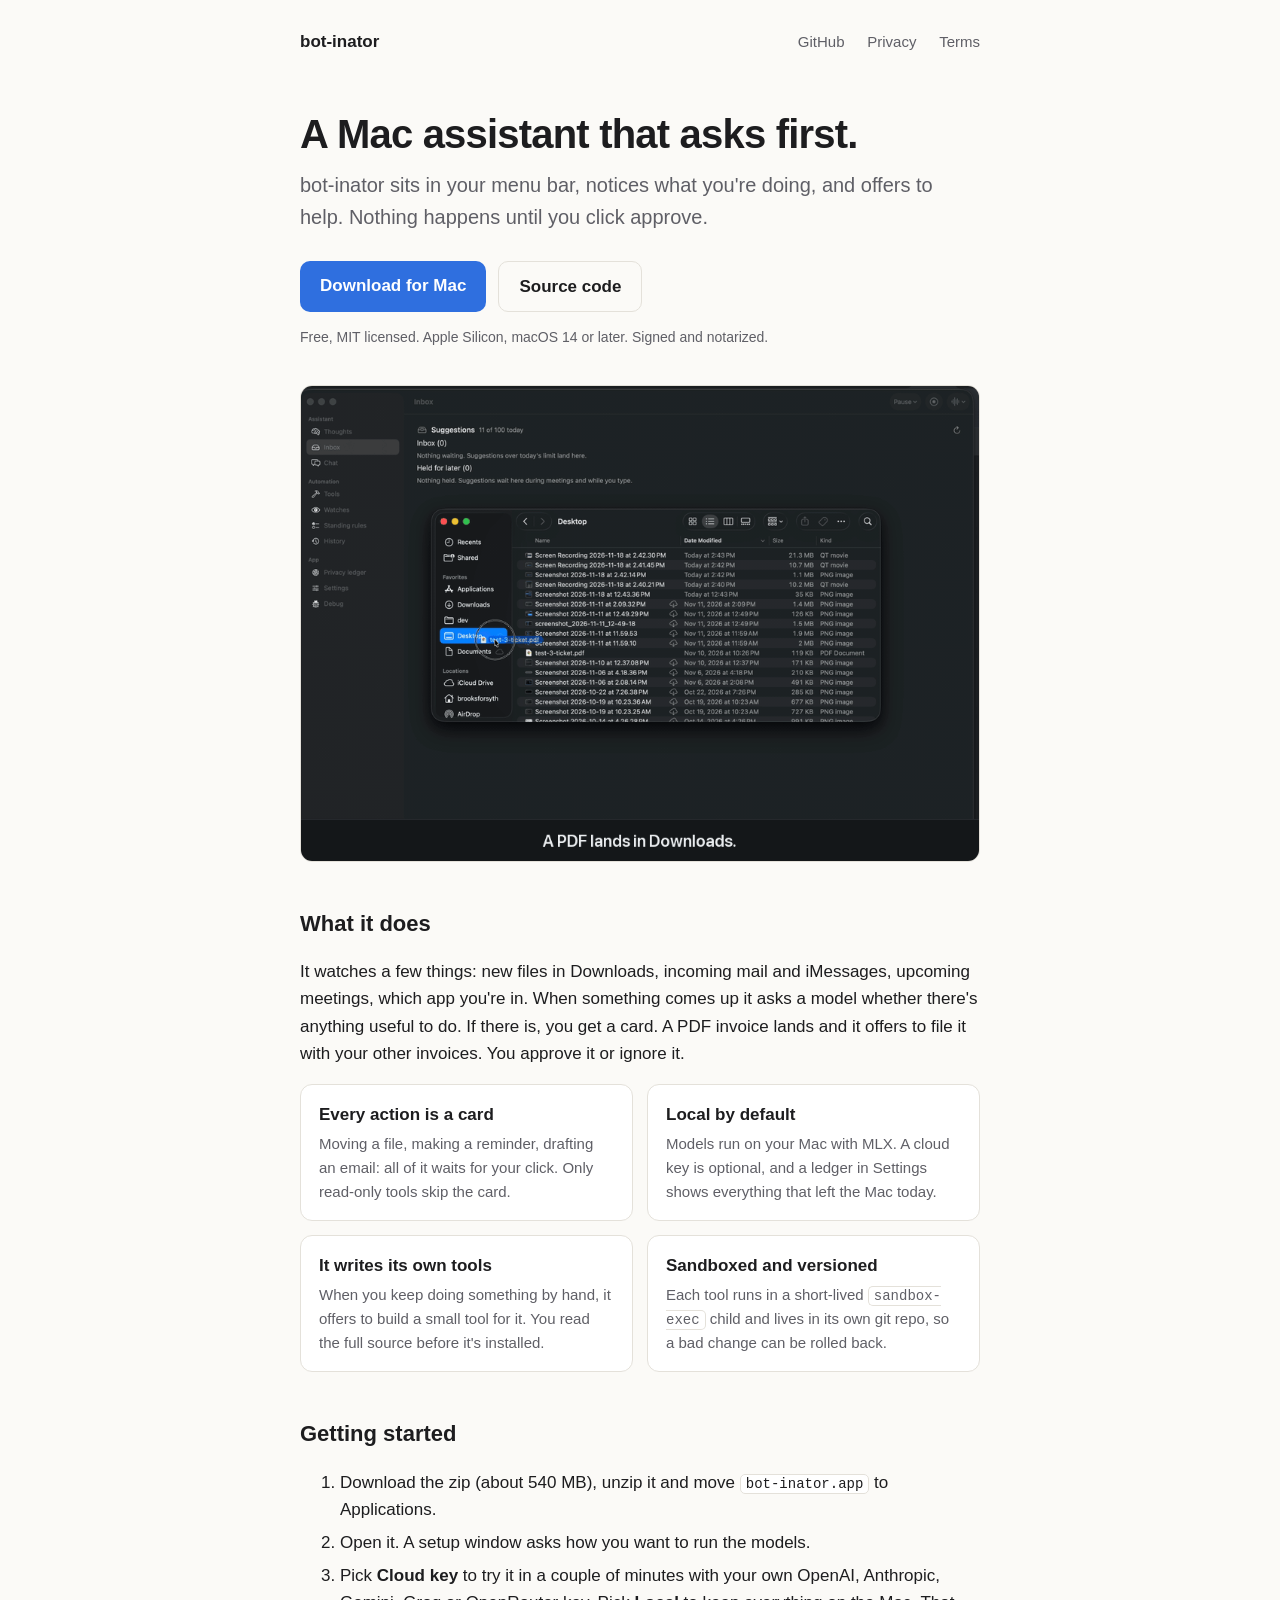
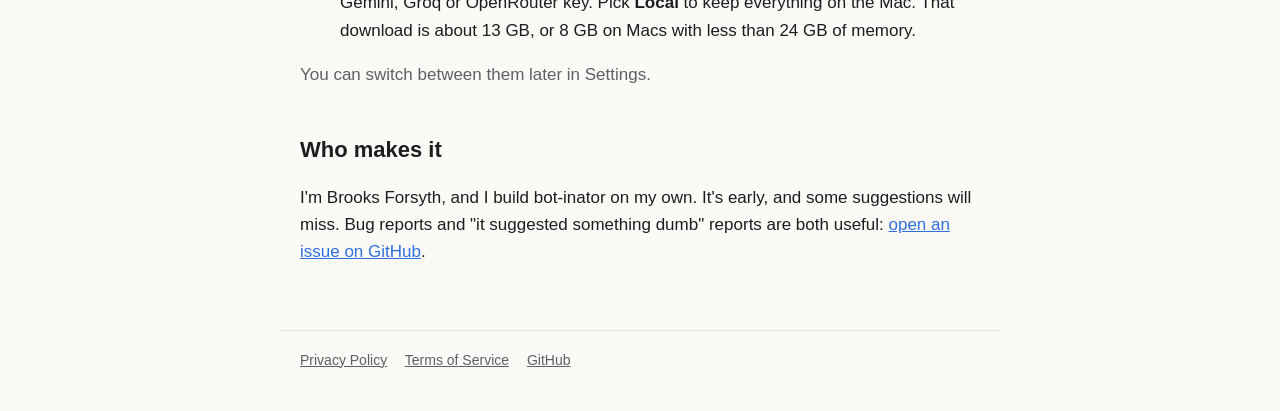
==== docs/index.html @ 47c7d296 "Website with privacy and terms; setup says how soon each engine is ready - docs/: GitHub Pages site " ====
<!doctype html>
<html lang="en">
<head>
<meta charset="utf-8">
<meta name="viewport" content="width=device-width, initial-scale=1">
<title>bot-inator</title>
<meta name="description" content="A menu bar app for Mac that notices what you're doing and offers to help. Runs on local models by default and asks before it does anything.">
<link rel="stylesheet" href="style.css">
</head>
<body>
<header>
  <a class="name" href="./">bot-inator</a>
  <nav>
    <a href="https://github.com/Bforsyth1234/bot-inator">GitHub</a>
    <a href="privacy.html">Privacy</a>
    <a href="terms.html">Terms</a>
  </nav>
</header>
<main>
  <h1>A Mac assistant that asks first.</h1>
  <p class="lede">bot-inator sits in your menu bar, notices what you're doing, and offers to help. Nothing happens until you click approve.</p>
  <div class="buttons">
    <a class="button" href="https://github.com/Bforsyth1234/bot-inator/releases/latest">Download for Mac</a>
    <a class="button secondary" href="https://github.com/Bforsyth1234/bot-inator">Source code</a>
  </div>
  <p class="small">Free, MIT licensed. Apple Silicon, macOS 14 or later. Signed and notarized.</p>

  <img class="demo" src="demo.gif" alt="A PDF lands in Downloads, bot-inator offers to file it, and it is moved after approval">

  <h2>What it does</h2>
  <p>It watches a few things: new files in Downloads, incoming mail and iMessages, upcoming meetings, which app you're in. When something comes up it asks a model whether there's anything useful to do. If there is, you get a card. A PDF invoice lands and it offers to file it with your other invoices. You approve it or ignore it.</p>

  <div class="grid">
    <div class="card"><h3>Every action is a card</h3><p>Moving a file, making a reminder, drafting an email: all of it waits for your click. Only read-only tools skip the card.</p></div>
    <div class="card"><h3>Local by default</h3><p>Models run on your Mac with MLX. A cloud key is optional, and a ledger in Settings shows everything that left the Mac today.</p></div>
    <div class="card"><h3>It writes its own tools</h3><p>When you keep doing something by hand, it offers to build a small tool for it. You read the full source before it's installed.</p></div>
    <div class="card"><h3>Sandboxed and versioned</h3><p>Each tool runs in a short-lived <code>sandbox-exec</code> child and lives in its own git repo, so a bad change can be rolled back.</p></div>
  </div>

  <h2>Getting started</h2>
  <ol>
    <li>Download the zip (about 540 MB), unzip it and move <code>bot-inator.app</code> to Applications.</li>
    <li>Open it. A setup window asks how you want to run the models.</li>
    <li>Pick <strong>Cloud key</strong> to try it in a couple of minutes with your own OpenAI, Anthropic, Gemini, Groq or OpenRouter key. Pick <strong>Local</strong> to keep everything on the Mac. That download is about 13 GB, or 8 GB on Macs with less than 24 GB of memory.</li>
  </ol>
  <p class="muted">You can switch between them later in Settings.</p>

  <h2>Who makes it</h2>
  <p>I'm Brooks Forsyth, and I build bot-inator on my own. It's early, and some suggestions will miss. Bug reports and "it suggested something dumb" reports are both useful: <a href="https://github.com/Bforsyth1234/bot-inator/issues">open an issue on GitHub</a>.</p>
</main>
<footer>
  <a href="privacy.html">Privacy Policy</a>
  <a href="terms.html">Terms of Service</a>
  <a href="https://github.com/Bforsyth1234/bot-inator">GitHub</a>
</footer>
</body>
</html>
---- docs/style.css ----
:root {
  --bg: #fbfaf7;
  --text: #1d1d1f;
  --muted: #5f5f66;
  --line: #e4e1da;
  --card: #ffffff;
  --accent: #2f6fdf;
  --accent-text: #ffffff;
}
@media (prefers-color-scheme: dark) {
  :root {
    --bg: #141416;
    --text: #ececef;
    --muted: #a0a0a8;
    --line: #2c2c31;
    --card: #1c1c20;
    --accent: #5b93f5;
    --accent-text: #0b1220;
  }
}
* { box-sizing: border-box; }
body {
  margin: 0;
  background: var(--bg);
  color: var(--text);
  font: 17px/1.6 -apple-system, BlinkMacSystemFont, "SF Pro Text", "Helvetica Neue", sans-serif;
}
main, header, footer { max-width: 720px; margin: 0 auto; padding: 0 20px; }
header { padding-top: 28px; display: flex; justify-content: space-between; align-items: center; }
header a.name { font-weight: 700; color: var(--text); text-decoration: none; }
nav a { color: var(--muted); margin-left: 18px; text-decoration: none; font-size: 15px; }
nav a:hover { color: var(--text); }
h1 { font-size: 40px; line-height: 1.15; letter-spacing: -0.02em; margin: 56px 0 12px; }
h2 { font-size: 22px; margin: 44px 0 8px; }
h3 { font-size: 17px; margin: 24px 0 4px; }
p, li { color: var(--text); }
.lede { font-size: 20px; color: var(--muted); margin: 0 0 28px; }
.muted { color: var(--muted); }
a { color: var(--accent); }
.buttons { display: flex; gap: 12px; flex-wrap: wrap; margin-bottom: 10px; }
.button {
  display: inline-block; padding: 11px 20px; border-radius: 10px;
  background: var(--accent); color: var(--accent-text);
  font-weight: 600; text-decoration: none;
}
.button.secondary { background: transparent; color: var(--text); border: 1px solid var(--line); }
.small { font-size: 14px; color: var(--muted); }
.demo {
  display: block; width: 100%; height: auto; margin: 36px 0 8px;
  border-radius: 12px; border: 1px solid var(--line);
}
.grid { display: grid; grid-template-columns: 1fr 1fr; gap: 14px; margin-top: 16px; }
.card { background: var(--card); border: 1px solid var(--line); border-radius: 12px; padding: 16px 18px; }
.card h3 { margin-top: 0; }
.card p { margin: 0; color: var(--muted); font-size: 15px; }
ol li { margin-bottom: 6px; }
code { font: 14px ui-monospace, SFMono-Regular, Menlo, monospace; background: var(--card); border: 1px solid var(--line); border-radius: 5px; padding: 1px 5px; }
footer { margin-top: 64px; padding-bottom: 40px; border-top: 1px solid var(--line); padding-top: 18px; font-size: 14px; color: var(--muted); }
footer a { color: var(--muted); margin-right: 14px; }
@media (max-width: 600px) {
  h1 { font-size: 31px; margin-top: 36px; }
  .grid { grid-template-columns: 1fr; }
  nav a { margin-left: 12px; }
}
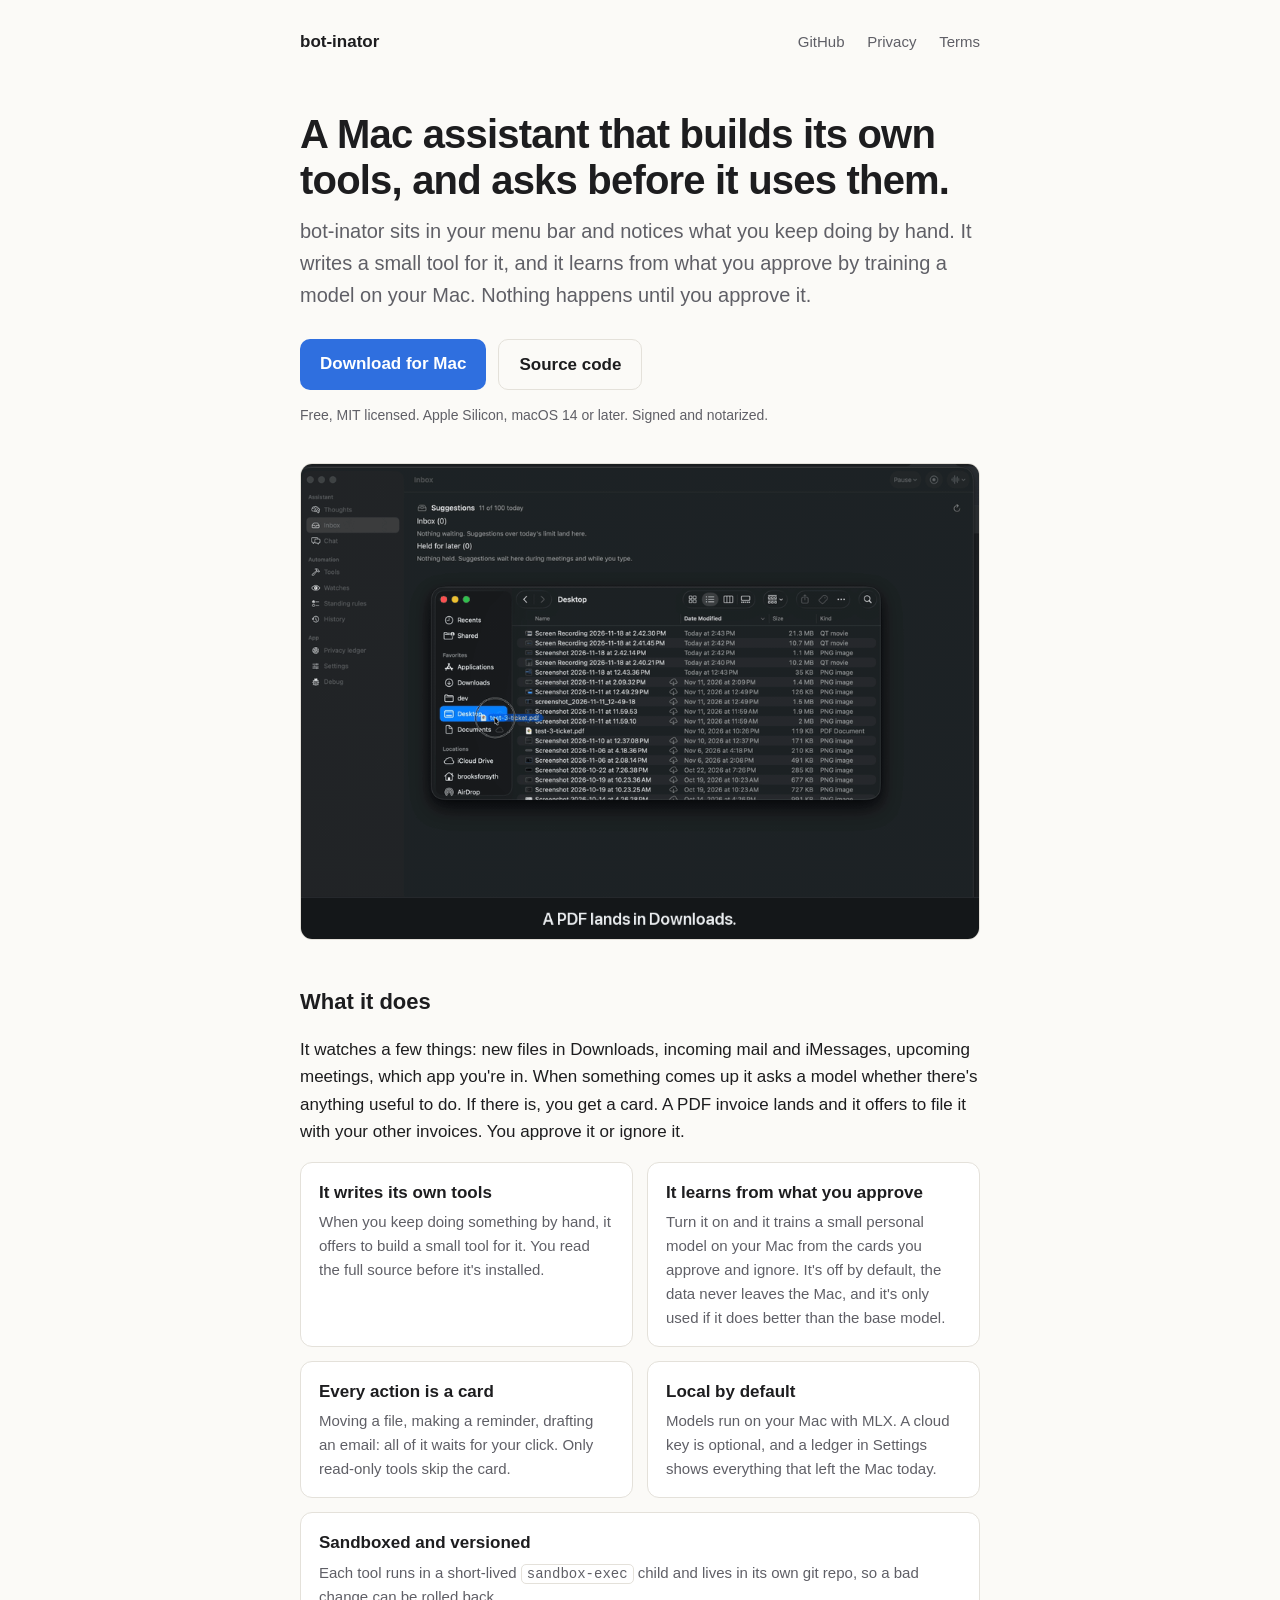
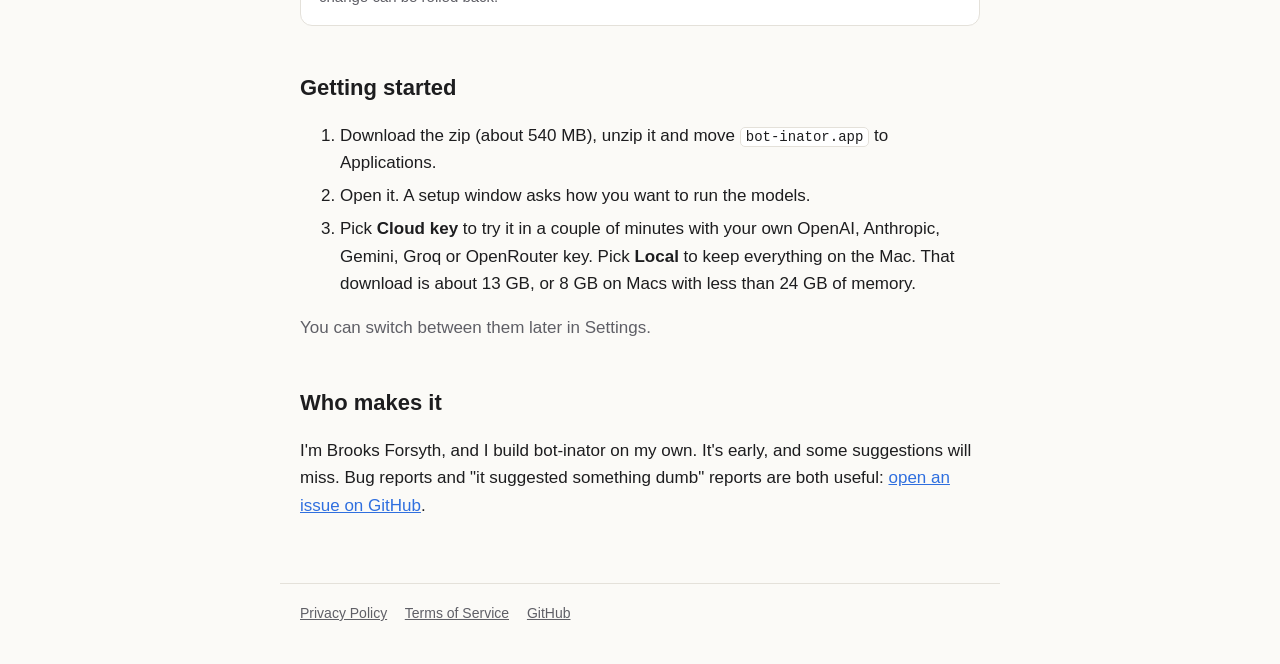
==== commit ecb95a31: "Website: lead with self-built tools; add personal model card" ====
--- a/docs/index.html
+++ b/docs/index.html
@@ -4,7 +4,7 @@
 <meta charset="utf-8">
 <meta name="viewport" content="width=device-width, initial-scale=1">
 <title>bot-inator</title>
-<meta name="description" content="A menu bar app for Mac that notices what you're doing and offers to help. Runs on local models by default and asks before it does anything.">
+<meta name="description" content="A menu bar app for Mac that builds its own tools for what you do by hand and asks before it uses them. Runs on local models by default.">
 <link rel="stylesheet" href="style.css">
 </head>
 <body>
@@ -17,8 +17,8 @@
   </nav>
 </header>
 <main>
-  <h1>A Mac assistant that asks first.</h1>
-  <p class="lede">bot-inator sits in your menu bar, notices what you're doing, and offers to help. Nothing happens until you click approve.</p>
+  <h1>A Mac assistant that builds its own tools, and asks before it uses them.</h1>
+  <p class="lede">bot-inator sits in your menu bar and notices what you keep doing by hand. It writes a small tool for it, and it learns from what you approve by training a model on your Mac. Nothing happens until you approve it.</p>
   <div class="buttons">
     <a class="button" href="https://github.com/Bforsyth1234/bot-inator/releases/latest">Download for Mac</a>
     <a class="button secondary" href="https://github.com/Bforsyth1234/bot-inator">Source code</a>
@@ -31,9 +31,10 @@
   <p>It watches a few things: new files in Downloads, incoming mail and iMessages, upcoming meetings, which app you're in. When something comes up it asks a model whether there's anything useful to do. If there is, you get a card. A PDF invoice lands and it offers to file it with your other invoices. You approve it or ignore it.</p>
 
   <div class="grid">
+    <div class="card"><h3>It writes its own tools</h3><p>When you keep doing something by hand, it offers to build a small tool for it. You read the full source before it's installed.</p></div>
+    <div class="card"><h3>It learns from what you approve</h3><p>Turn it on and it trains a small personal model on your Mac from the cards you approve and ignore. It's off by default, the data never leaves the Mac, and it's only used if it does better than the base model.</p></div>
     <div class="card"><h3>Every action is a card</h3><p>Moving a file, making a reminder, drafting an email: all of it waits for your click. Only read-only tools skip the card.</p></div>
     <div class="card"><h3>Local by default</h3><p>Models run on your Mac with MLX. A cloud key is optional, and a ledger in Settings shows everything that left the Mac today.</p></div>
-    <div class="card"><h3>It writes its own tools</h3><p>When you keep doing something by hand, it offers to build a small tool for it. You read the full source before it's installed.</p></div>
     <div class="card"><h3>Sandboxed and versioned</h3><p>Each tool runs in a short-lived <code>sandbox-exec</code> child and lives in its own git repo, so a bad change can be rolled back.</p></div>
   </div>
 
--- a/docs/style.css
+++ b/docs/style.css
@@ -53,6 +53,7 @@
 .card { background: var(--card); border: 1px solid var(--line); border-radius: 12px; padding: 16px 18px; }
 .card h3 { margin-top: 0; }
 .card p { margin: 0; color: var(--muted); font-size: 15px; }
+.grid .card:last-child:nth-child(odd) { grid-column: 1 / -1; }
 ol li { margin-bottom: 6px; }
 code { font: 14px ui-monospace, SFMono-Regular, Menlo, monospace; background: var(--card); border: 1px solid var(--line); border-radius: 5px; padding: 1px 5px; }
 footer { margin-top: 64px; padding-bottom: 40px; border-top: 1px solid var(--line); padding-top: 18px; font-size: 14px; color: var(--muted); }
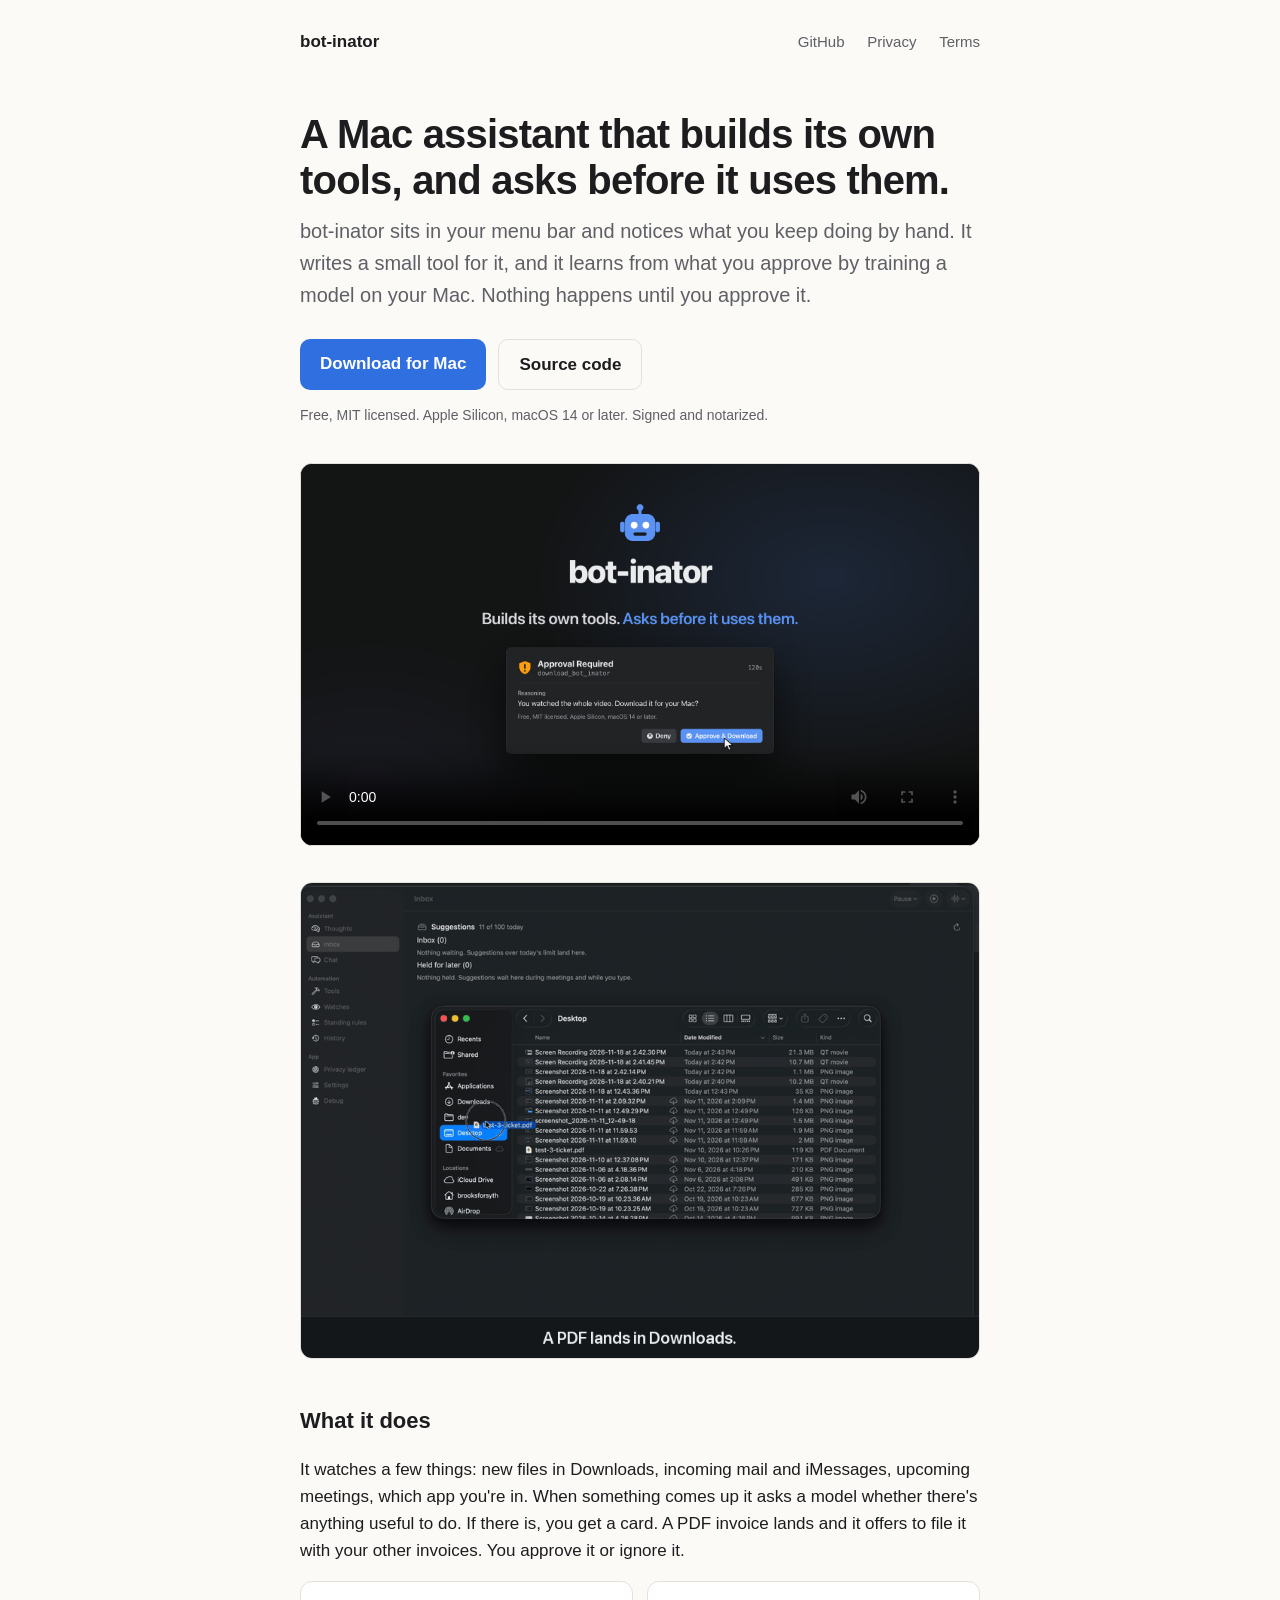
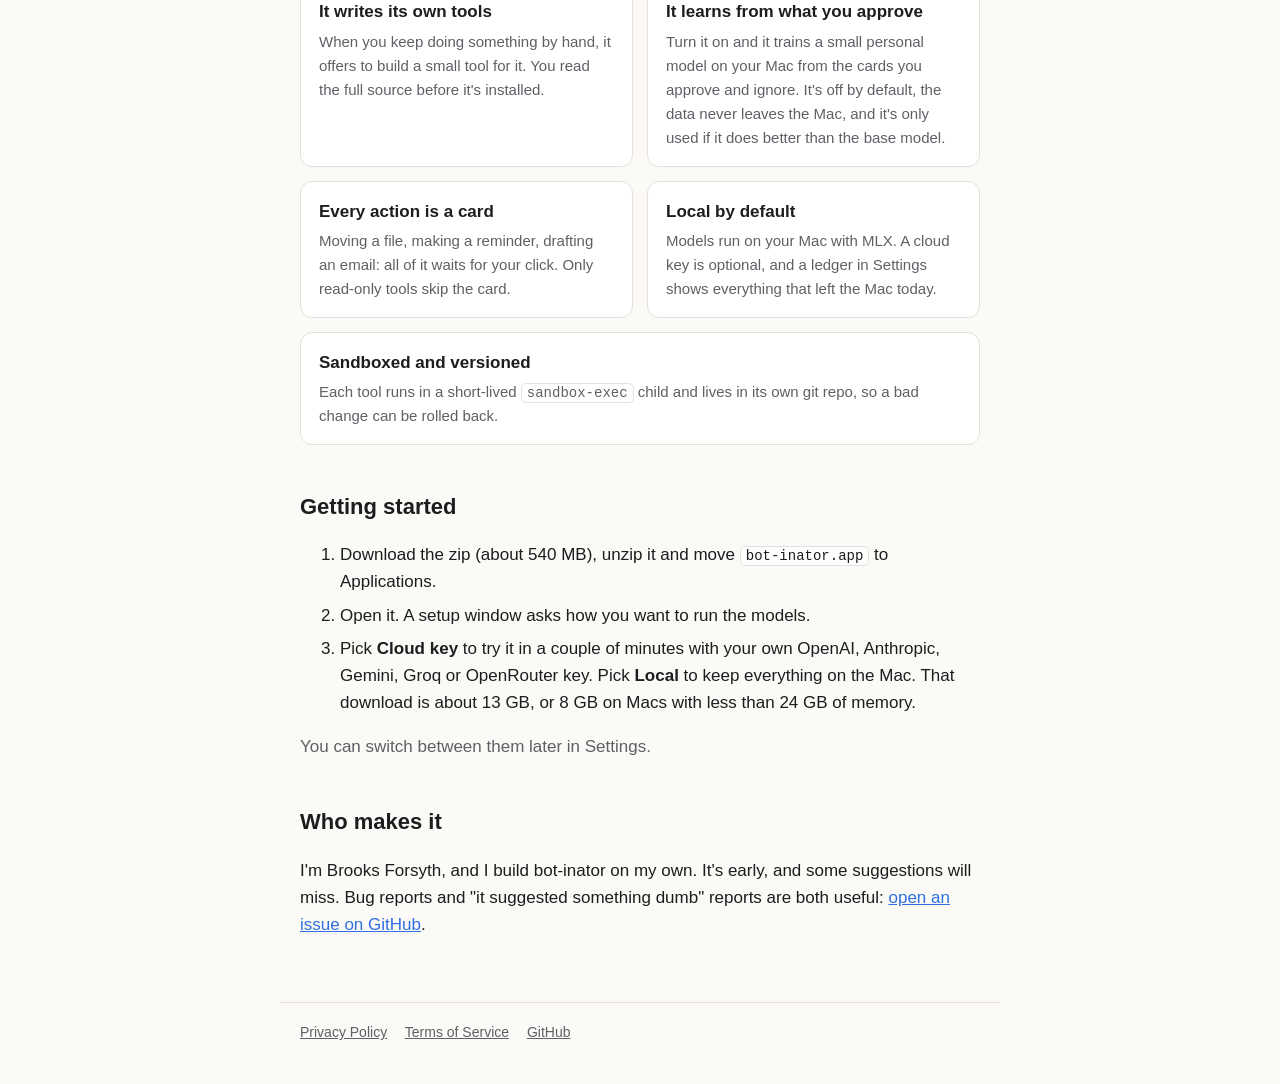
==== commit aba75d1d: "#146 Splash provider preset; launch video on the docs page #146: provider preset "Splash (local, App" ====
--- a/docs/index.html
+++ b/docs/index.html
@@ -24,6 +24,13 @@
     <a class="button secondary" href="https://github.com/Bforsyth1234/bot-inator">Source code</a>
   </div>
   <p class="small">Free, MIT licensed. Apple Silicon, macOS 14 or later. Signed and notarized.</p>
+
+  <video class="demo launch wide" controls playsinline preload="metadata" poster="media/launch.jpg" aria-label="20-second launch video: bot-inator offers to file a PDF, writes its own tool, and asks before each action">
+    <source src="media/launch.mp4" type="video/mp4">
+  </video>
+  <video class="demo launch tall" controls playsinline preload="metadata" poster="media/launch-vertical.jpg" aria-label="20-second launch video: bot-inator offers to file a PDF, writes its own tool, and asks before each action">
+    <source src="media/launch-vertical.mp4" type="video/mp4">
+  </video>
 
   <img class="demo" src="demo.gif" alt="A PDF lands in Downloads, bot-inator offers to file it, and it is moved after approval">
 
--- a/docs/style.css
+++ b/docs/style.css
@@ -49,6 +49,8 @@
   display: block; width: 100%; height: auto; margin: 36px 0 8px;
   border-radius: 12px; border: 1px solid var(--line);
 }
+video.demo { background: #141416; }
+.launch.tall { display: none; max-width: 420px; margin-left: auto; margin-right: auto; }
 .grid { display: grid; grid-template-columns: 1fr 1fr; gap: 14px; margin-top: 16px; }
 .card { background: var(--card); border: 1px solid var(--line); border-radius: 12px; padding: 16px 18px; }
 .card h3 { margin-top: 0; }
@@ -61,5 +63,7 @@
 @media (max-width: 600px) {
   h1 { font-size: 31px; margin-top: 36px; }
   .grid { grid-template-columns: 1fr; }
+  .launch.wide { display: none; }
+  .launch.tall { display: block; }
   nav a { margin-left: 12px; }
 }
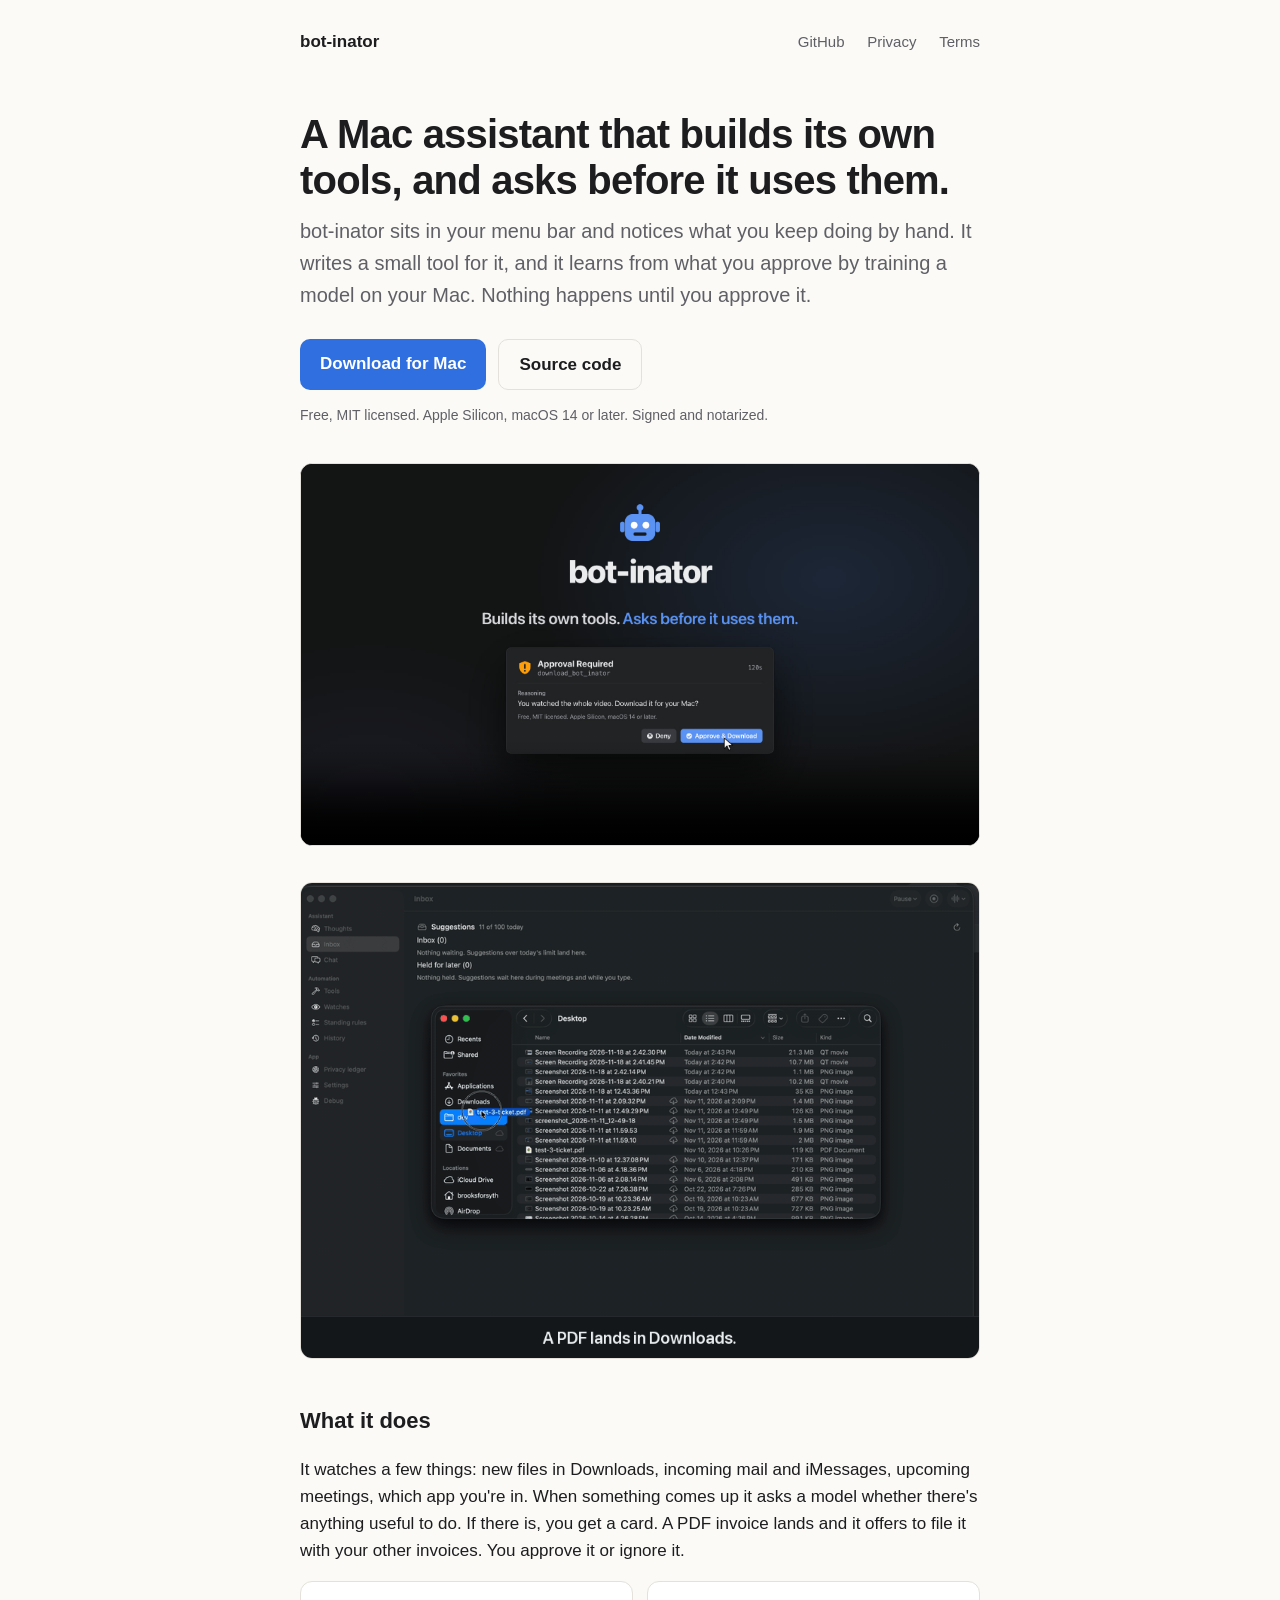
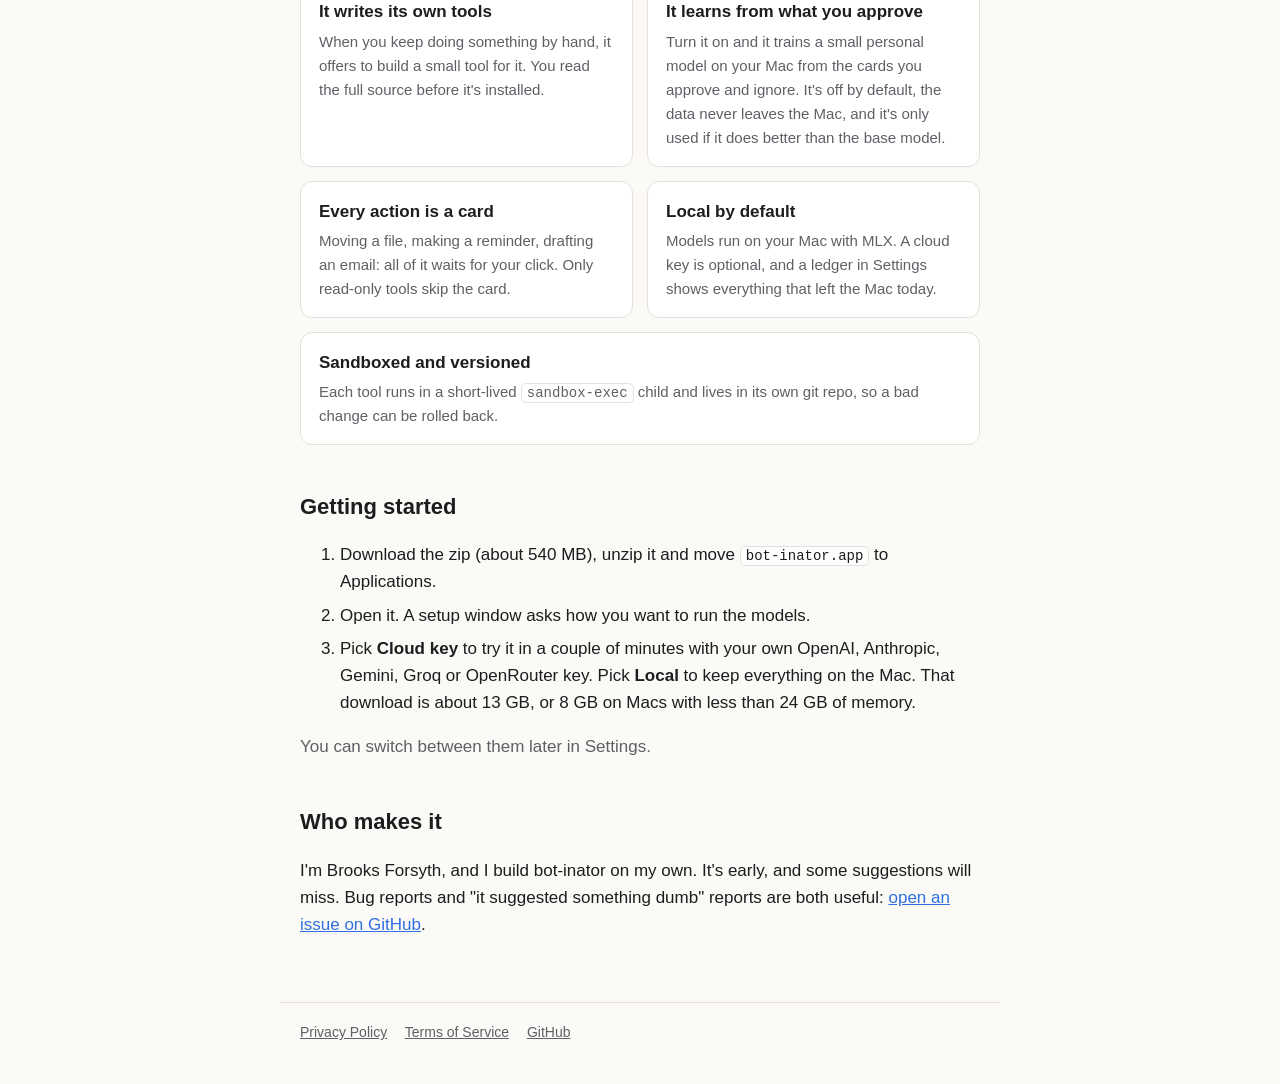
==== commit 23877a72: "Docs: remove the vertical launch video Only the wide launch video stays, on every screen size." ====
--- a/docs/index.html
+++ b/docs/index.html
@@ -25,11 +25,8 @@
   </div>
   <p class="small">Free, MIT licensed. Apple Silicon, macOS 14 or later. Signed and notarized.</p>
 
-  <video class="demo launch wide" controls playsinline preload="metadata" poster="media/launch.jpg" aria-label="20-second launch video: bot-inator offers to file a PDF, writes its own tool, and asks before each action">
+  <video class="demo launch" controls playsinline preload="metadata" poster="media/launch.jpg" aria-label="20-second launch video: bot-inator offers to file a PDF, writes its own tool, and asks before each action">
     <source src="media/launch.mp4" type="video/mp4">
-  </video>
-  <video class="demo launch tall" controls playsinline preload="metadata" poster="media/launch-vertical.jpg" aria-label="20-second launch video: bot-inator offers to file a PDF, writes its own tool, and asks before each action">
-    <source src="media/launch-vertical.mp4" type="video/mp4">
   </video>
 
   <img class="demo" src="demo.gif" alt="A PDF lands in Downloads, bot-inator offers to file it, and it is moved after approval">
--- a/docs/style.css
+++ b/docs/style.css
@@ -50,7 +50,6 @@
   border-radius: 12px; border: 1px solid var(--line);
 }
 video.demo { background: #141416; }
-.launch.tall { display: none; max-width: 420px; margin-left: auto; margin-right: auto; }
 .grid { display: grid; grid-template-columns: 1fr 1fr; gap: 14px; margin-top: 16px; }
 .card { background: var(--card); border: 1px solid var(--line); border-radius: 12px; padding: 16px 18px; }
 .card h3 { margin-top: 0; }
@@ -63,7 +62,5 @@
 @media (max-width: 600px) {
   h1 { font-size: 31px; margin-top: 36px; }
   .grid { grid-template-columns: 1fr; }
-  .launch.wide { display: none; }
-  .launch.tall { display: block; }
   nav a { margin-left: 12px; }
 }
